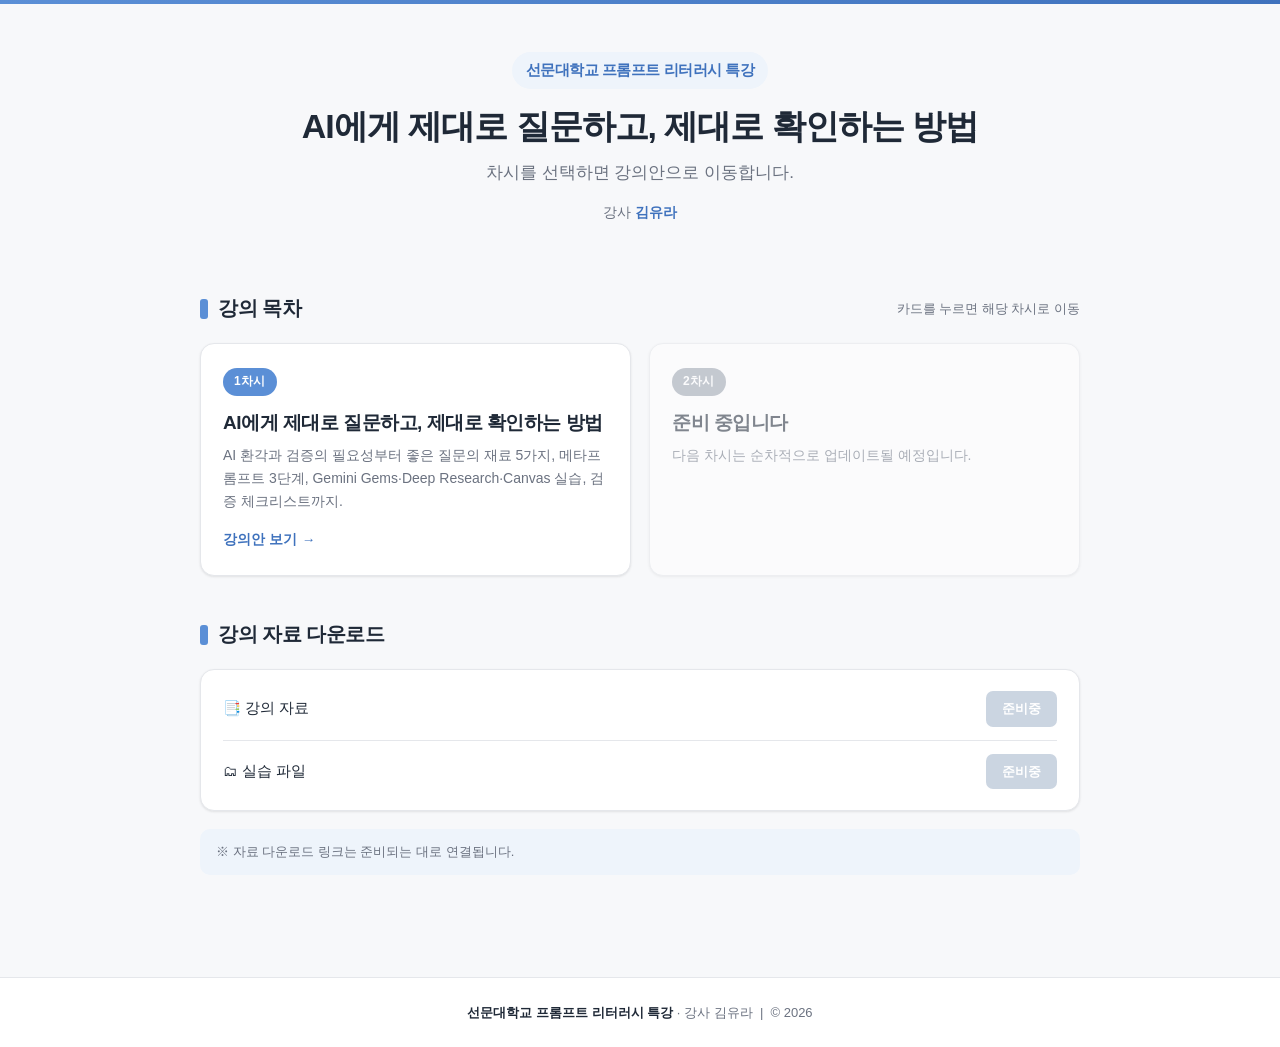
==== index.html @ e873c386 "Add files via upload" ====
<!DOCTYPE html>
<html lang="ko">
<head>
<meta charset="UTF-8">
<meta name="viewport" content="width=device-width, initial-scale=1.0">
<title>선문대학교 프롬프트 리터러시 특강 · 강의 자료실</title>
<link rel="stylesheet" href="style.css">
</head>
<body class="page-index">

<div class="statusbar"></div>

<header class="hero">
  <div class="wrap">
    <span class="logo"></span>
    <h1>AI에게 제대로 질문하고, 제대로 확인하는 방법</h1>
    <p>차시를 선택하면 강의안으로 이동합니다.</p>
    <p class="meta"></p>
  </div>
</header>

<main>
  <div class="wrap">

    <section id="sessions">
      <div class="sec-title">
        <span class="dot"></span>
        <h2>강의 목차</h2>
        <span class="hint">카드를 누르면 해당 차시로 이동</span>
      </div>

      <!-- 차시 추가 방법: data.js의 SESSIONS 배열에 항목을 추가하면 이 카드 목록에 자동 반영됩니다. -->
      <div class="grid" id="session-grid"></div>
    </section>

    <section id="downloads">
      <div class="sec-title">
        <span class="dot"></span>
        <h2>강의 자료 다운로드</h2>
      </div>

      <div class="dl-group">
        <div class="dl-row">
          <span class="fname">📑 강의 자료</span>
          <a class="dl-btn disabled" href="#">준비중</a>
        </div>
        <div class="dl-row">
          <span class="fname">🗂 실습 파일</span>
          <a class="dl-btn disabled" href="#">준비중</a>
        </div>
      </div>

      <p class="notice">※ 자료 다운로드 링크는 준비되는 대로 연결됩니다.</p>
    </section>

  </div>
</main>

<footer id="site-footer"></footer>

<script src="data.js"></script>
<script src="app.js"></script>
<script>initIndexPage();</script>

</body>
</html>
---- style.css ----
:root{
  --brand:#5b8fd6;--brand-dark:#3f72bd;--brand-soft:#eef4fb;
  --ink:#1f2937;--ink-soft:#6b7280;--line:#e5e7eb;--bg:#f7f8fa;--card:#ffffff;
  --code-bg:#f3f4f6;--note:#eef4fb;--note-bd:#5b8fd6;--warn:#fff7ed;--warn-bd:#ea580c;
  --tip:#fffbeb;--tip-bd:#d4a017;--ok:#16a34a;--nav-h:110px;--radius:14px;
  --shadow:0 1px 3px rgba(0,0,0,.06), 0 1px 2px rgba(0,0,0,.04);
}
*{box-sizing:border-box;}
html{scroll-behavior:smooth;}
body{margin:0;font-family:"Apple SD Gothic Neo","Malgun Gothic","Noto Sans KR",-apple-system,BlinkMacSystemFont,"Segoe UI",Roboto,sans-serif;color:var(--ink);background:var(--bg);line-height:1.65;-webkit-font-smoothing:antialiased;}
.wrap{max-width:920px;margin:0 auto;padding:0 20px;}
.statusbar{height:4px;background:linear-gradient(90deg,var(--brand),var(--brand-dark));}

/* 메인 페이지 히어로 헤더 */
.hero{padding:48px 0 36px;text-align:center;}
.hero .logo{display:inline-block;font-weight:800;letter-spacing:-.5px;color:var(--brand-dark);font-size:15px;margin-bottom:16px;padding:6px 14px;background:var(--brand-soft);border-radius:999px;}
.hero h1{margin:0 0 12px;font-size:34px;letter-spacing:-1px;line-height:1.25;}
.hero p{margin:0;color:var(--ink-soft);font-size:17px;}
.hero .meta{margin-top:14px;font-size:14px;color:var(--ink-soft);}
.hero .meta b{color:var(--brand-dark);}

/* 차시 상세 페이지 헤더 */
.header{padding:34px 0 26px;}
.header .logo{display:inline-block;font-weight:800;letter-spacing:-.5px;color:var(--brand-dark);font-size:15px;margin-bottom:14px;padding:5px 12px;background:var(--brand-soft);border-radius:999px;}
.header .eyebrow{color:var(--ink-soft);font-size:14px;font-weight:600;margin:0 0 6px;}
.header h1{margin:0 0 8px;font-size:30px;letter-spacing:-1px;line-height:1.25;}
.header .subtitle{margin:0 0 16px;color:var(--ink-soft);font-size:16px;}
.header .guide{display:inline-flex;align-items:center;gap:7px;font-size:13px;color:var(--brand-dark);background:var(--brand-soft);border:1px solid #dbe7f6;border-radius:8px;padding:8px 13px;}

/* 차시 상세 페이지 상단 네비게이션 (app.js가 채워 넣음) */
.nav{position:sticky;top:0;z-index:50;background:rgba(255,255,255,.92);backdrop-filter:blur(8px);border-top:1px solid var(--line);border-bottom:1px solid var(--line);}
.nav-row{display:flex;align-items:center;gap:8px;flex-wrap:wrap;padding:12px 0;}
.nav-row.sub{padding-top:9px;border-top:1px dashed var(--line);}
.nav-btn{text-decoration:none;font-size:14px;font-weight:600;color:var(--ink);background:#fff;border:1px solid var(--line);padding:7px 14px;border-radius:8px;transition:.15s;white-space:nowrap;}
.nav-btn:hover{border-color:var(--brand);color:var(--brand-dark);}
.nav-btn.active{background:var(--brand);color:#fff;border-color:var(--brand);}
.nav-btn.back{color:var(--ink-soft);}
.nav-divider{width:1px;height:20px;background:var(--line);margin:0 4px;}
.nav-label{font-size:12px;color:var(--ink-soft);font-weight:600;margin-right:4px;}
.anchor{text-decoration:none;font-size:13px;color:var(--ink-soft);padding:4px 10px;border-radius:6px;transition:.15s;}
.anchor:hover{background:var(--brand-soft);color:var(--brand-dark);}

/* 섹션 제목 (메인 페이지) */
.sec-title{display:flex;align-items:center;gap:10px;margin:14px 0 18px;}
.sec-title h2{font-size:20px;margin:0;letter-spacing:-.5px;}
.sec-title .dot{width:8px;height:20px;background:var(--brand);border-radius:3px;}
.sec-title .hint{margin-left:auto;font-size:13px;color:var(--ink-soft);}

main{padding:18px 0 60px;}
body.page-session main{padding:32px 0 60px;}
body.page-index section{margin-bottom:42px;}

/* 차시 카드 그리드 (메인 페이지, app.js가 채워 넣음) */
.grid{display:grid;grid-template-columns:repeat(auto-fit,minmax(240px,1fr));gap:18px;}
.session-card{display:flex;flex-direction:column;text-decoration:none;color:inherit;background:var(--card);border:1px solid var(--line);border-radius:var(--radius);box-shadow:var(--shadow);padding:24px 22px;transition:.18s;position:relative;overflow:hidden;}
.session-card::before{content:"";position:absolute;left:0;top:0;width:100%;height:4px;background:var(--brand);transform:scaleX(0);transform-origin:left;transition:.18s;}
.session-card:hover{border-color:var(--brand);transform:translateY(-3px);box-shadow:0 8px 24px rgba(91,143,214,.18);}
.session-card:hover::before{transform:scaleX(1);}
.session-card .badge{align-self:flex-start;font-size:12px;font-weight:700;color:#fff;background:var(--brand);padding:4px 11px;border-radius:999px;margin-bottom:14px;letter-spacing:.3px;}
.session-card h3{margin:0 0 8px;font-size:19px;letter-spacing:-.5px;line-height:1.35;}
.session-card .desc{margin:0;font-size:14px;color:var(--ink-soft);flex:1;}
.session-card .go{margin-top:16px;font-size:13.5px;font-weight:700;color:var(--brand-dark);display:inline-flex;align-items:center;gap:5px;}
.session-card .go::after{content:"→";transition:.18s;}
.session-card:hover .go::after{transform:translateX(4px);}
.session-card.soon{opacity:.55;cursor:default;pointer-events:none;}
.session-card.soon .badge{background:#9ca3af;}

/* 자료 다운로드 (메인 페이지) */
.dl-group{background:var(--card);border:1px solid var(--line);border-radius:var(--radius);box-shadow:var(--shadow);padding:8px 22px;margin-bottom:18px;}
.dl-row{display:flex;align-items:center;justify-content:space-between;gap:14px;padding:13px 0;border-bottom:1px solid var(--line);}
.dl-row:last-child{border-bottom:none;}
.dl-row .fname{font-size:14.5px;}
.dl-btn{flex-shrink:0;text-decoration:none;font-size:13px;font-weight:600;color:#fff;background:var(--brand);border-radius:7px;padding:7px 16px;transition:.15s;white-space:nowrap;}
.dl-btn:hover{background:var(--brand-dark);}
.dl-btn.disabled{background:#cbd5e1;pointer-events:none;}
.notice{font-size:13px;color:var(--ink-soft);background:var(--brand-soft);border-radius:10px;padding:12px 16px;margin-top:6px;}

/* 차시 상세 카드 */
.card{background:var(--card);border:1px solid var(--line);border-radius:var(--radius);box-shadow:var(--shadow);padding:28px 30px;margin-bottom:24px;scroll-margin-top:calc(var(--nav-h) + 16px);}
.card > h2{margin:0 0 8px;font-size:21px;letter-spacing:-.5px;padding-bottom:12px;border-bottom:2px solid var(--line);}
.card > h2 .num{color:var(--brand);font-weight:800;margin-right:8px;}
.card > h3{font-size:15px;margin:20px 0 8px;color:var(--brand-dark);}
.card p{margin:0 0 14px;}
.card p:last-child{margin-bottom:0;}
.muted{color:var(--ink-soft);font-size:14px;}
.lead{font-size:15px;color:var(--ink-soft);margin:0 0 18px;}

.prompt{border:1px solid var(--line);border-radius:10px;overflow:hidden;margin:14px 0;background:#fff;}
.prompt-head{display:flex;align-items:center;justify-content:space-between;background:#f9fafb;border-bottom:1px solid var(--line);padding:9px 14px;}
.prompt-head .label{font-size:13px;font-weight:700;color:var(--ink);display:inline-flex;align-items:center;gap:7px;}
.prompt-head .label::before{content:"▶";color:var(--brand);font-size:10px;}
.copy-btn{font-family:inherit;font-size:13px;font-weight:600;cursor:pointer;color:#fff;background:var(--brand);border:none;padding:6px 14px;border-radius:7px;transition:.15s;}
.copy-btn:hover{background:var(--brand-dark);}
.copy-btn.done{background:var(--ok);}
.prompt pre{margin:0;padding:16px 18px;background:var(--code-bg);font-family:"SFMono-Regular",Consolas,"D2Coding","Menlo",monospace;font-size:13.5px;line-height:1.7;color:#111827;white-space:pre-wrap;word-break:break-word;}

.box{border-radius:10px;padding:14px 18px;margin:16px 0;font-size:14.5px;}
.box .box-title{font-weight:700;margin-bottom:4px;display:block;}
.box.note{background:var(--note);border-left:4px solid var(--note-bd);}
.box.warn{background:var(--warn);border-left:4px solid var(--warn-bd);}
.box.tip{background:var(--tip);border-left:4px solid var(--tip-bd);}

.table{width:100%;border-collapse:collapse;margin:16px 0;font-size:14.5px;border:1px solid var(--line);border-radius:10px;overflow:hidden;}
.table th,.table td{padding:11px 14px;text-align:left;border-bottom:1px solid var(--line);vertical-align:top;}
.table thead th{background:var(--brand);color:#fff;font-weight:700;}
.table tbody tr:nth-child(even){background:#fafbfc;}
.table tbody tr:last-child td{border-bottom:none;}
.table td strong{color:var(--brand-dark);}

.steps{list-style:none;counter-reset:step;margin:16px 0;padding:0;}
.steps li{counter-increment:step;position:relative;padding:12px 0 12px 52px;border-bottom:1px solid var(--line);}
.steps li:last-child{border-bottom:none;}
.steps li::before{content:counter(step);position:absolute;left:0;top:11px;width:30px;height:30px;border-radius:50%;background:var(--brand);color:#fff;font-weight:700;font-size:14px;display:flex;align-items:center;justify-content:center;}
.steps li b{display:block;font-size:15px;margin-bottom:2px;}
.steps li span{color:var(--ink-soft);font-size:14px;}

footer{border-top:1px solid var(--line);background:#fff;color:var(--ink-soft);font-size:13px;text-align:center;padding:24px 0;}
footer strong{color:var(--ink);}

#toast{position:fixed;left:50%;bottom:32px;transform:translate(-50%,20px);background:#111827;color:#fff;font-size:14px;font-weight:600;padding:12px 22px;border-radius:10px;box-shadow:0 6px 20px rgba(0,0,0,.25);opacity:0;pointer-events:none;transition:.25s;z-index:100;}
#toast.show{opacity:1;transform:translate(-50%,0);}

@media(max-width:640px){
  .hero h1{font-size:26px;}
  .dl-row{flex-wrap:wrap;}
  .header h1{font-size:24px;}
  .card{padding:22px 18px;}
  :root{--nav-h:150px;}
}
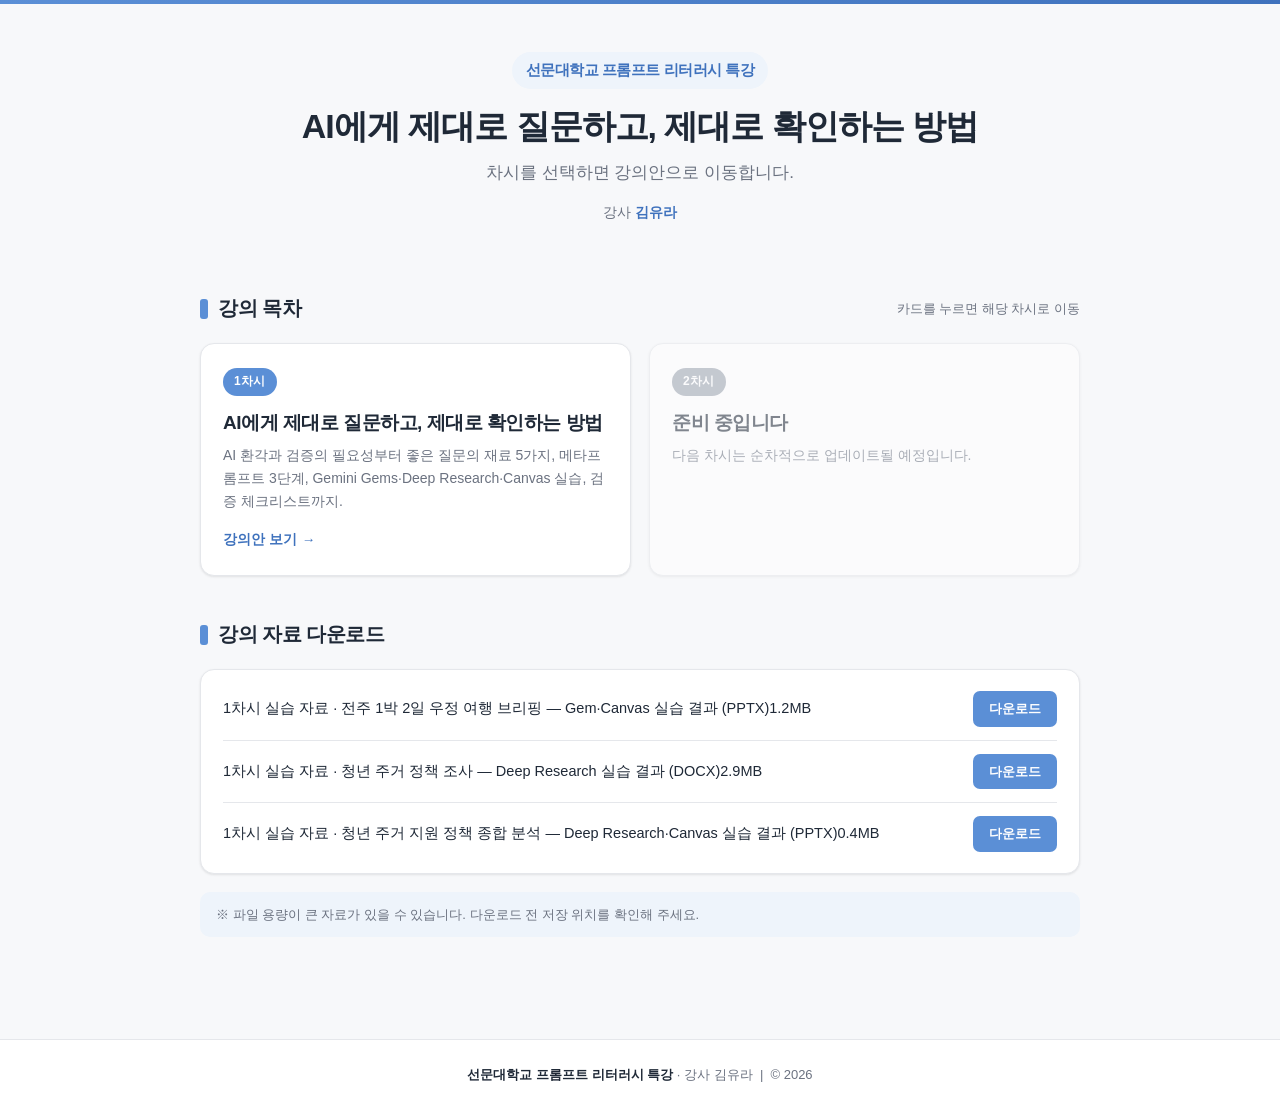
==== commit f0290c5c: "Add files via upload" ====
--- a/index.html
+++ b/index.html
@@ -39,18 +39,9 @@
         <h2>강의 자료 다운로드</h2>
       </div>
 
-      <div class="dl-group">
-        <div class="dl-row">
-          <span class="fname">📑 강의 자료</span>
-          <a class="dl-btn disabled" href="#">준비중</a>
-        </div>
-        <div class="dl-row">
-          <span class="fname">🗂 실습 파일</span>
-          <a class="dl-btn disabled" href="#">준비중</a>
-        </div>
-      </div>
+      <div id="download-list"></div>
 
-      <p class="notice">※ 자료 다운로드 링크는 준비되는 대로 연결됩니다.</p>
+      <p class="notice">※ 파일 용량이 큰 자료가 있을 수 있습니다. 다운로드 전 저장 위치를 확인해 주세요.</p>
     </section>
 
   </div>
